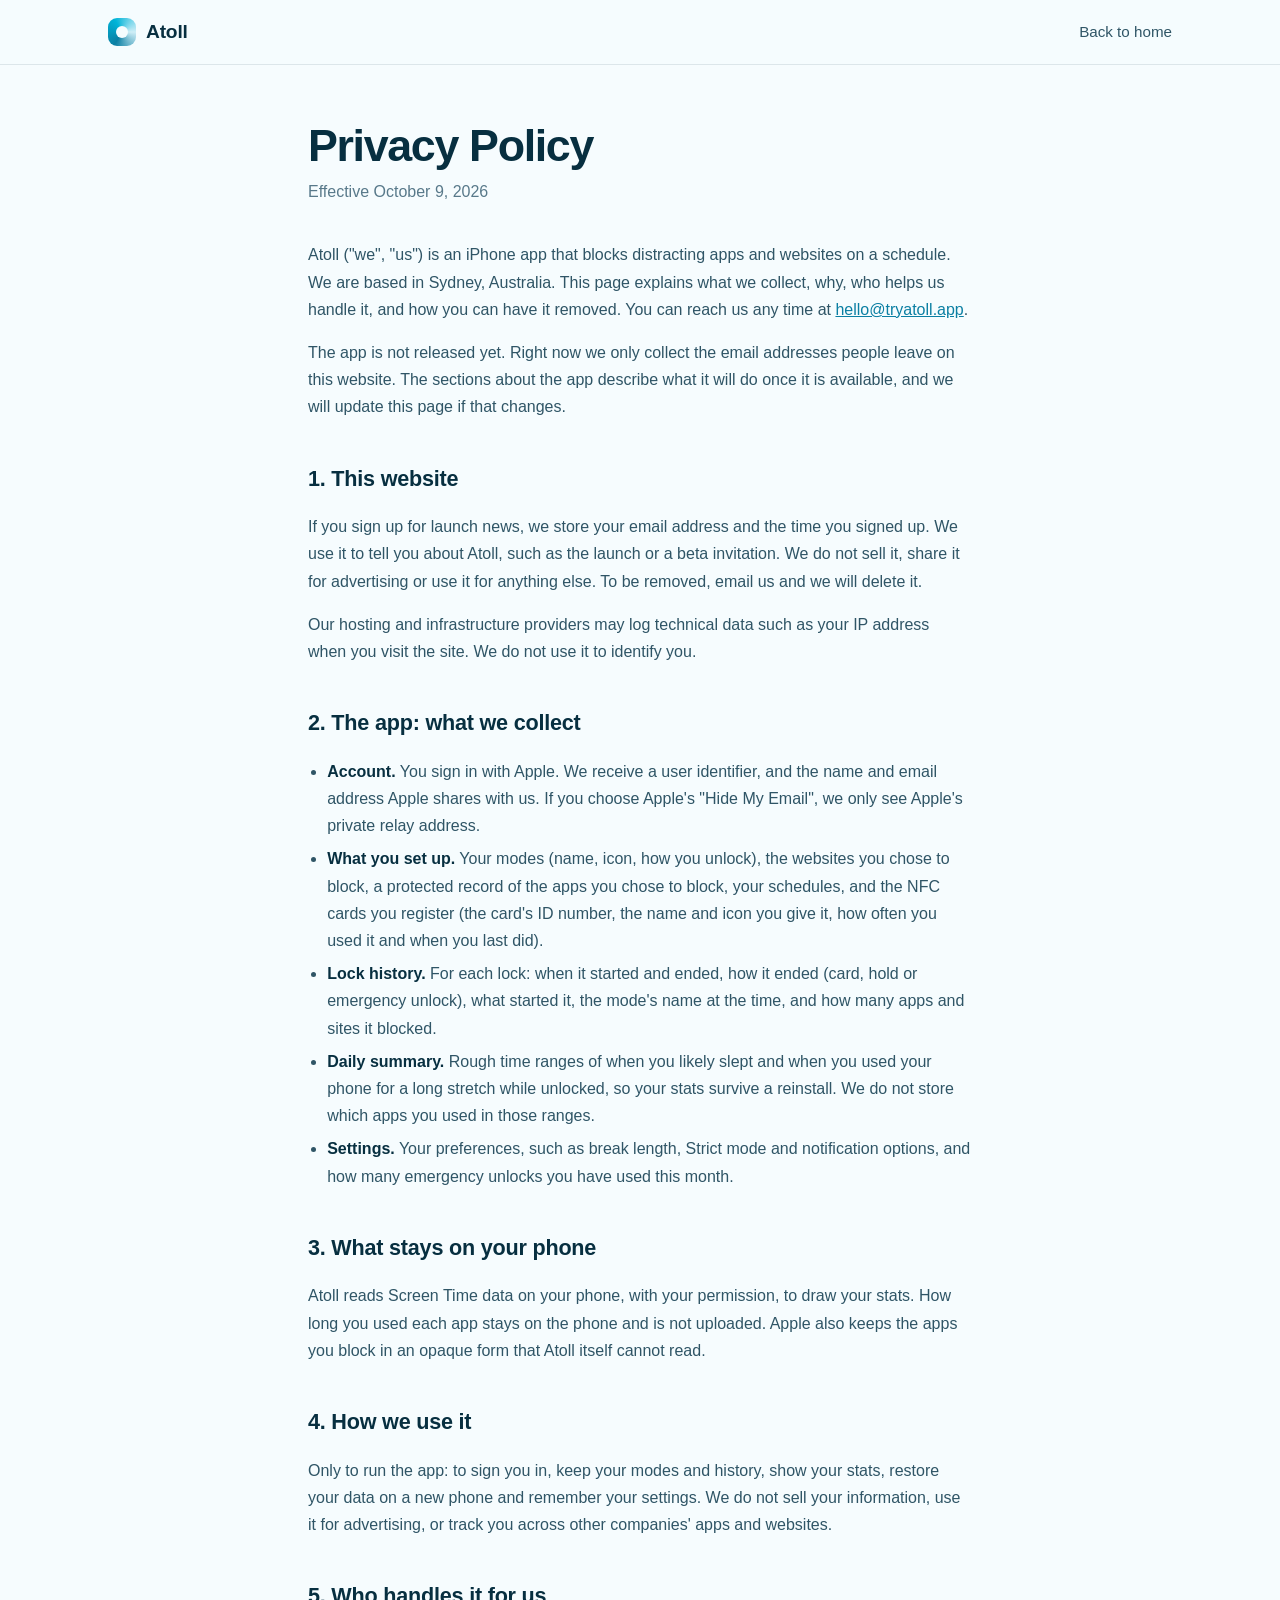
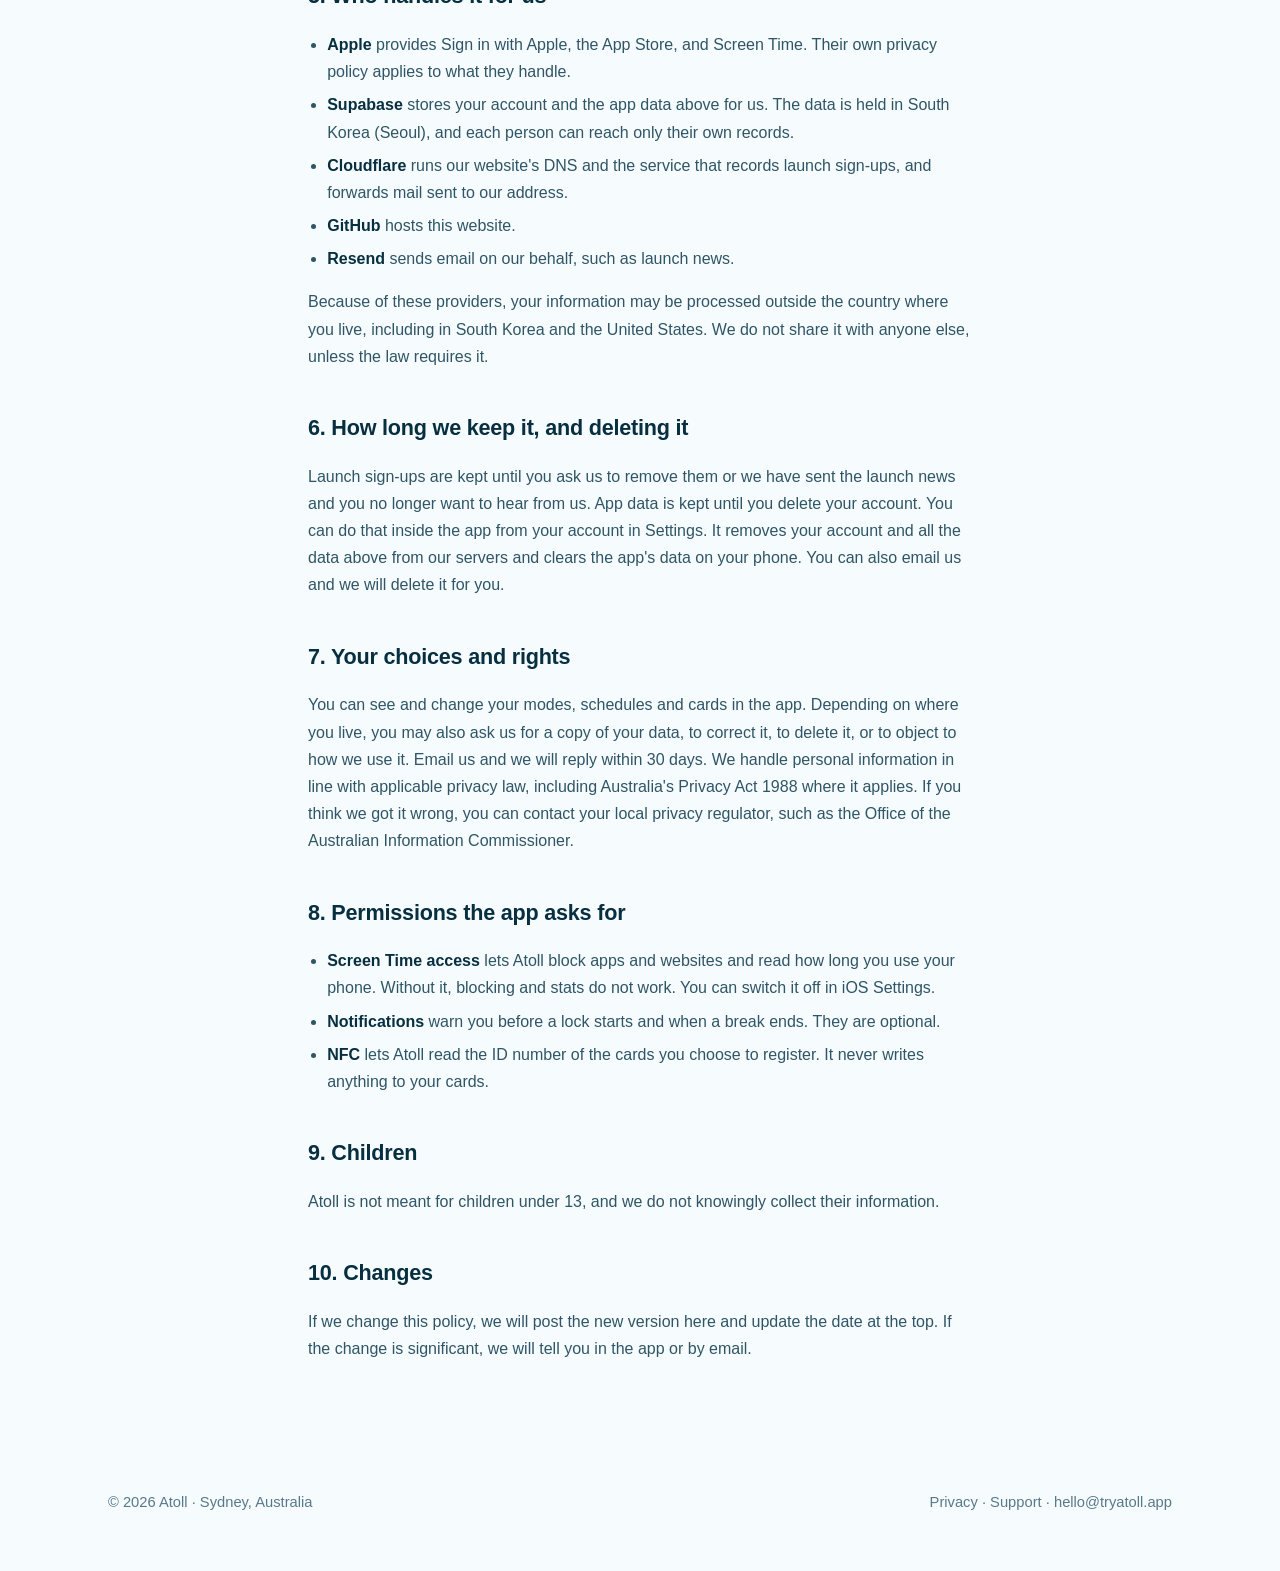
==== privacy/index.html @ 2c5e2098 "Rewrite landing copy, add privacy and support pages, stats tabs and iPhone-framed screenshots" ====
<!doctype html>
<html lang="en">
<head>
<meta charset="utf-8">
<meta name="viewport" content="width=device-width, initial-scale=1">
<title>Privacy Policy · Atoll</title>
<meta name="description" content="How Atoll handles your email address and, once the app is out, your account and app data.">
<link rel="canonical" href="https://tryatoll.app/privacy/">
<link rel="icon" href="/favicon.ico" sizes="any">
<link rel="icon" type="image/png" sizes="32x32" href="/favicon-32.png">
<link rel="apple-touch-icon" href="/apple-touch-icon.png">
<meta name="theme-color" content="#072f40">
<link rel="stylesheet" href="/page.css">
</head>
<body>
<nav class="nav" aria-label="Main"><div class="wrap">
  <a class="brand" href="/"><span class="mark" aria-hidden="true"></span>Atoll</a>
  <a class="back" href="/">Back to home</a>
</div></nav>
<main>
<article>
<h1>Privacy Policy</h1>
<p class="meta">Effective October 9, 2026</p>

<p>Atoll ("we", "us") is an iPhone app that blocks distracting apps and websites on a schedule. We are based in Sydney, Australia. This page explains what we collect, why, who helps us handle it, and how you can have it removed. You can reach us any time at <a href="mailto:hello@tryatoll.app">hello@tryatoll.app</a>.</p>

<p>The app is not released yet. Right now we only collect the email addresses people leave on this website. The sections about the app describe what it will do once it is available, and we will update this page if that changes.</p>

<h2>1. This website</h2>
<p>If you sign up for launch news, we store your email address and the time you signed up. We use it to tell you about Atoll, such as the launch or a beta invitation. We do not sell it, share it for advertising or use it for anything else. To be removed, email us and we will delete it.</p>
<p>Our hosting and infrastructure providers may log technical data such as your IP address when you visit the site. We do not use it to identify you.</p>

<h2>2. The app: what we collect</h2>
<ul>
<li><b>Account.</b> You sign in with Apple. We receive a user identifier, and the name and email address Apple shares with us. If you choose Apple's "Hide My Email", we only see Apple's private relay address.</li>
<li><b>What you set up.</b> Your modes (name, icon, how you unlock), the websites you chose to block, a protected record of the apps you chose to block, your schedules, and the NFC cards you register (the card's ID number, the name and icon you give it, how often you used it and when you last did).</li>
<li><b>Lock history.</b> For each lock: when it started and ended, how it ended (card, hold or emergency unlock), what started it, the mode's name at the time, and how many apps and sites it blocked.</li>
<li><b>Daily summary.</b> Rough time ranges of when you likely slept and when you used your phone for a long stretch while unlocked, so your stats survive a reinstall. We do not store which apps you used in those ranges.</li>
<li><b>Settings.</b> Your preferences, such as break length, Strict mode and notification options, and how many emergency unlocks you have used this month.</li>
</ul>

<h2>3. What stays on your phone</h2>
<p>Atoll reads Screen Time data on your phone, with your permission, to draw your stats. How long you used each app stays on the phone and is not uploaded. Apple also keeps the apps you block in an opaque form that Atoll itself cannot read.</p>

<h2>4. How we use it</h2>
<p>Only to run the app: to sign you in, keep your modes and history, show your stats, restore your data on a new phone and remember your settings. We do not sell your information, use it for advertising, or track you across other companies' apps and websites.</p>

<h2>5. Who handles it for us</h2>
<ul>
<li><b>Apple</b> provides Sign in with Apple, the App Store, and Screen Time. Their own privacy policy applies to what they handle.</li>
<li><b>Supabase</b> stores your account and the app data above for us. The data is held in South Korea (Seoul), and each person can reach only their own records.</li>
<li><b>Cloudflare</b> runs our website's DNS and the service that records launch sign-ups, and forwards mail sent to our address.</li>
<li><b>GitHub</b> hosts this website.</li>
<li><b>Resend</b> sends email on our behalf, such as launch news.</li>
</ul>
<p>Because of these providers, your information may be processed outside the country where you live, including in South Korea and the United States. We do not share it with anyone else, unless the law requires it.</p>

<h2>6. How long we keep it, and deleting it</h2>
<p>Launch sign-ups are kept until you ask us to remove them or we have sent the launch news and you no longer want to hear from us. App data is kept until you delete your account. You can do that inside the app from your account in Settings. It removes your account and all the data above from our servers and clears the app's data on your phone. You can also email us and we will delete it for you.</p>

<h2>7. Your choices and rights</h2>
<p>You can see and change your modes, schedules and cards in the app. Depending on where you live, you may also ask us for a copy of your data, to correct it, to delete it, or to object to how we use it. Email us and we will reply within 30 days. We handle personal information in line with applicable privacy law, including Australia's Privacy Act 1988 where it applies. If you think we got it wrong, you can contact your local privacy regulator, such as the Office of the Australian Information Commissioner.</p>

<h2>8. Permissions the app asks for</h2>
<ul>
<li><b>Screen Time access</b> lets Atoll block apps and websites and read how long you use your phone. Without it, blocking and stats do not work. You can switch it off in iOS Settings.</li>
<li><b>Notifications</b> warn you before a lock starts and when a break ends. They are optional.</li>
<li><b>NFC</b> lets Atoll read the ID number of the cards you choose to register. It never writes anything to your cards.</li>
</ul>

<h2>9. Children</h2>
<p>Atoll is not meant for children under 13, and we do not knowingly collect their information.</p>

<h2>10. Changes</h2>
<p>If we change this policy, we will post the new version here and update the date at the top. If the change is significant, we will tell you in the app or by email.</p>
</article>
</main>
<footer><div class="wrap">
  <span>© 2026 Atoll · Sydney, Australia</span>
  <span><a href="/privacy/">Privacy</a> · <a href="/support/">Support</a> · <a href="mailto:hello@tryatoll.app">hello@tryatoll.app</a></span>
</div></footer>
</body>
</html>
---- page.css ----
:root{--ink:#072f40;--ink-2:#2f5566;--muted:#58798a;--teal:#0b7fa3;--teal-2:#00b4d8;--mist:#e9f7fb;--mist-2:#cfeef7;--line:rgba(7,47,64,.10)}
*{box-sizing:border-box}
body{margin:0;font-family:-apple-system,BlinkMacSystemFont,"SF Pro Display","SF Pro Text","Helvetica Neue",Arial,sans-serif;color:var(--ink);background:#f6fcfe;line-height:1.7;-webkit-font-smoothing:antialiased}
a{color:var(--teal)}
.wrap{max-width:1120px;margin:0 auto;padding:0 28px}
.nav{border-bottom:1px solid var(--line);background:rgba(246,252,254,.9)}
.nav .wrap{display:flex;align-items:center;justify-content:space-between;height:64px}
.brand{display:flex;align-items:center;gap:10px;font-weight:700;font-size:1.2rem;letter-spacing:-.01em;text-decoration:none;color:var(--ink)}
.mark{width:28px;height:28px;border-radius:9px;background:conic-gradient(from 210deg,var(--teal),var(--teal-2),var(--mist-2),var(--teal));position:relative}
.mark::after{content:"";position:absolute;inset:8px;border-radius:50%;background:#f6fcfe}
.nav a.back{color:var(--ink-2);text-decoration:none;font-size:.95rem}
article{max-width:720px;margin:0 auto;padding:56px 28px 80px}
h1{font-size:clamp(2rem,5vw,2.8rem);letter-spacing:-.03em;line-height:1.1;margin:0 0 8px}
.meta{color:var(--muted);margin:0 0 36px}
h2{font-size:1.35rem;letter-spacing:-.01em;margin:40px 0 8px}
p,li{color:var(--ink-2)}
ul{padding-left:1.2rem}
li{margin-bottom:6px}
b{color:var(--ink)}
footer{padding:32px 0 56px;color:var(--muted);font-size:.92rem}
footer .wrap{display:flex;justify-content:space-between;gap:16px;flex-wrap:wrap}
footer a{color:inherit;text-decoration:none}
footer a:hover{color:var(--teal)}
a:focus-visible{outline:3px solid var(--teal-2);outline-offset:3px}
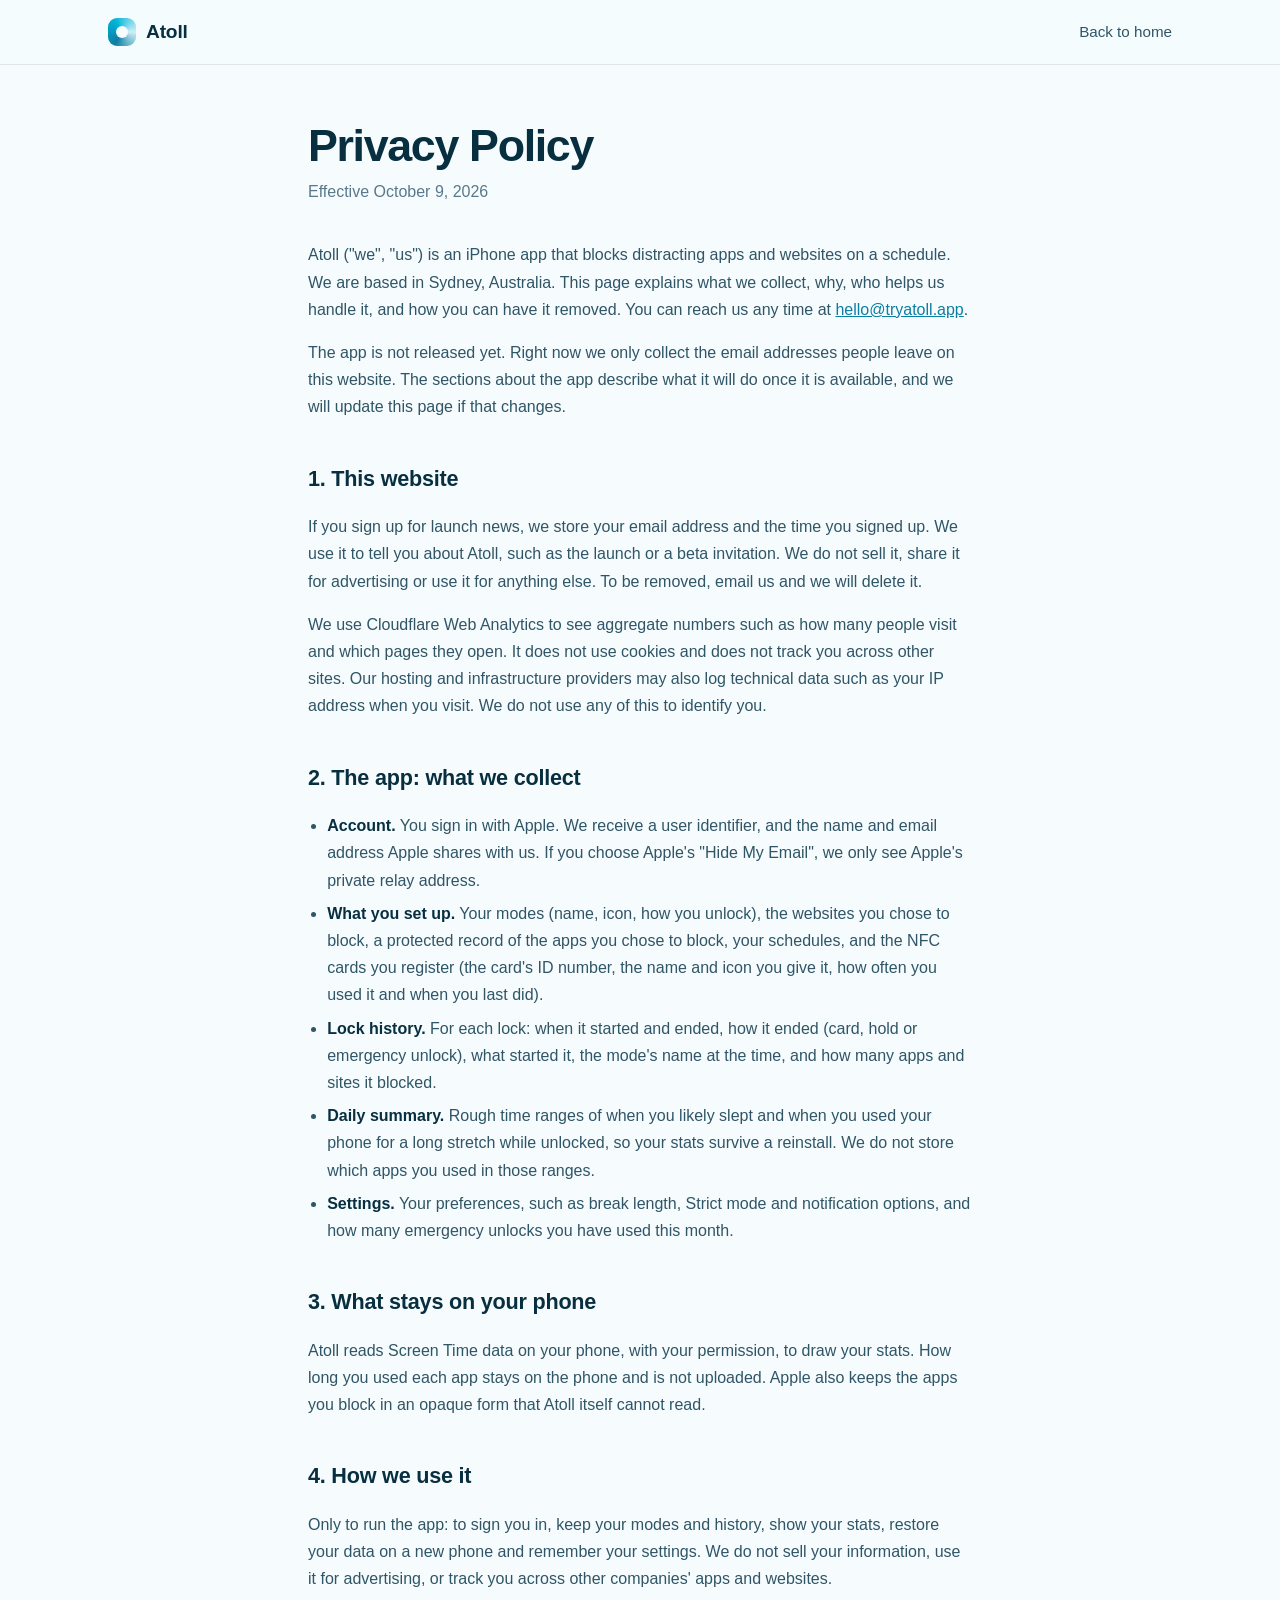
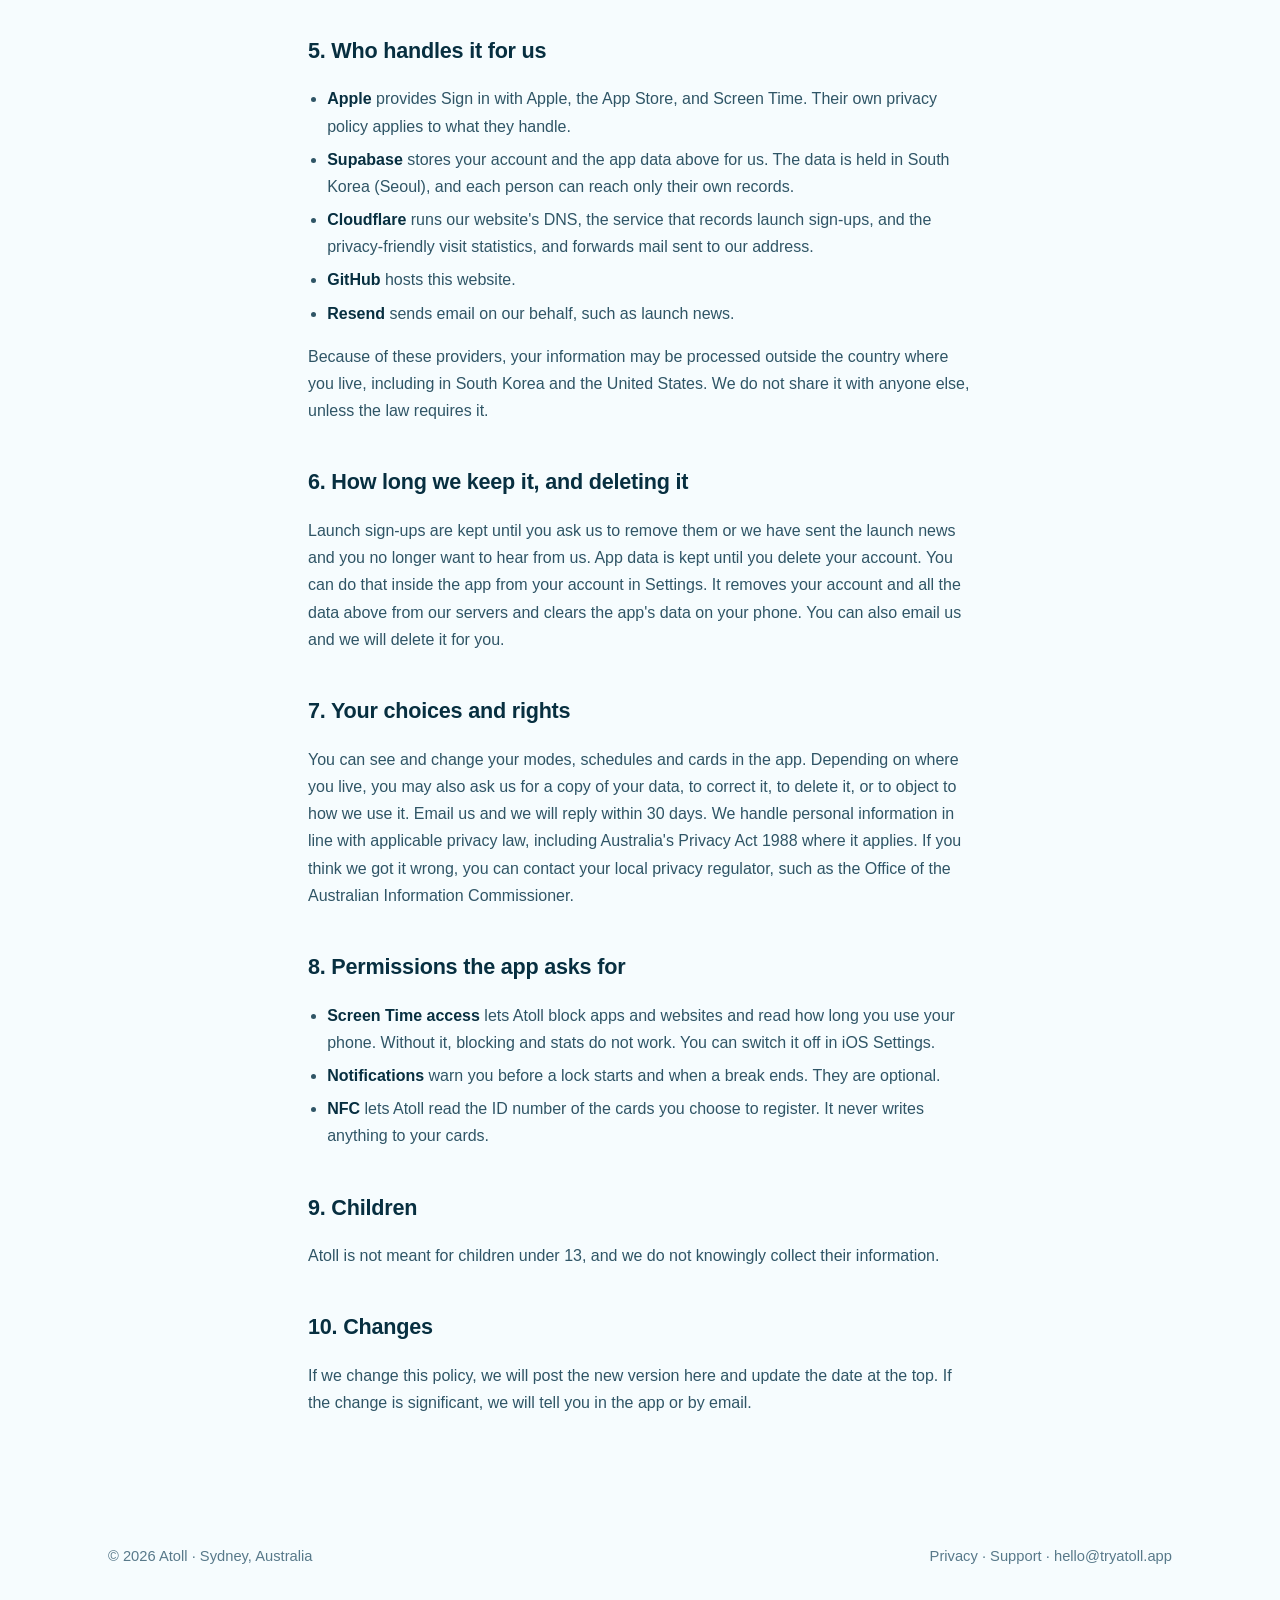
==== commit db4d8113: "Add visit analytics, signup confirmation email with rate limit, and Resend segment sync" ====
--- a/privacy/index.html
+++ b/privacy/index.html
@@ -28,7 +28,7 @@
 
 <h2>1. This website</h2>
 <p>If you sign up for launch news, we store your email address and the time you signed up. We use it to tell you about Atoll, such as the launch or a beta invitation. We do not sell it, share it for advertising or use it for anything else. To be removed, email us and we will delete it.</p>
-<p>Our hosting and infrastructure providers may log technical data such as your IP address when you visit the site. We do not use it to identify you.</p>
+<p>We use Cloudflare Web Analytics to see aggregate numbers such as how many people visit and which pages they open. It does not use cookies and does not track you across other sites. Our hosting and infrastructure providers may also log technical data such as your IP address when you visit. We do not use any of this to identify you.</p>
 
 <h2>2. The app: what we collect</h2>
 <ul>
@@ -49,7 +49,7 @@
 <ul>
 <li><b>Apple</b> provides Sign in with Apple, the App Store, and Screen Time. Their own privacy policy applies to what they handle.</li>
 <li><b>Supabase</b> stores your account and the app data above for us. The data is held in South Korea (Seoul), and each person can reach only their own records.</li>
-<li><b>Cloudflare</b> runs our website's DNS and the service that records launch sign-ups, and forwards mail sent to our address.</li>
+<li><b>Cloudflare</b> runs our website's DNS, the service that records launch sign-ups, and the privacy-friendly visit statistics, and forwards mail sent to our address.</li>
 <li><b>GitHub</b> hosts this website.</li>
 <li><b>Resend</b> sends email on our behalf, such as launch news.</li>
 </ul>
@@ -79,5 +79,8 @@
   <span>© 2026 Atoll · Sydney, Australia</span>
   <span><a href="/privacy/">Privacy</a> · <a href="/support/">Support</a> · <a href="mailto:hello@tryatoll.app">hello@tryatoll.app</a></span>
 </div></footer>
+<!-- Cloudflare Web Analytics -->
+<script defer src='https://static.cloudflareinsights.com/beacon.min.js' data-cf-beacon='{"token": "031bfcde85be46de826a1d18d7e352c0"}'></script>
+<!-- End Cloudflare Web Analytics -->
 </body>
 </html>
